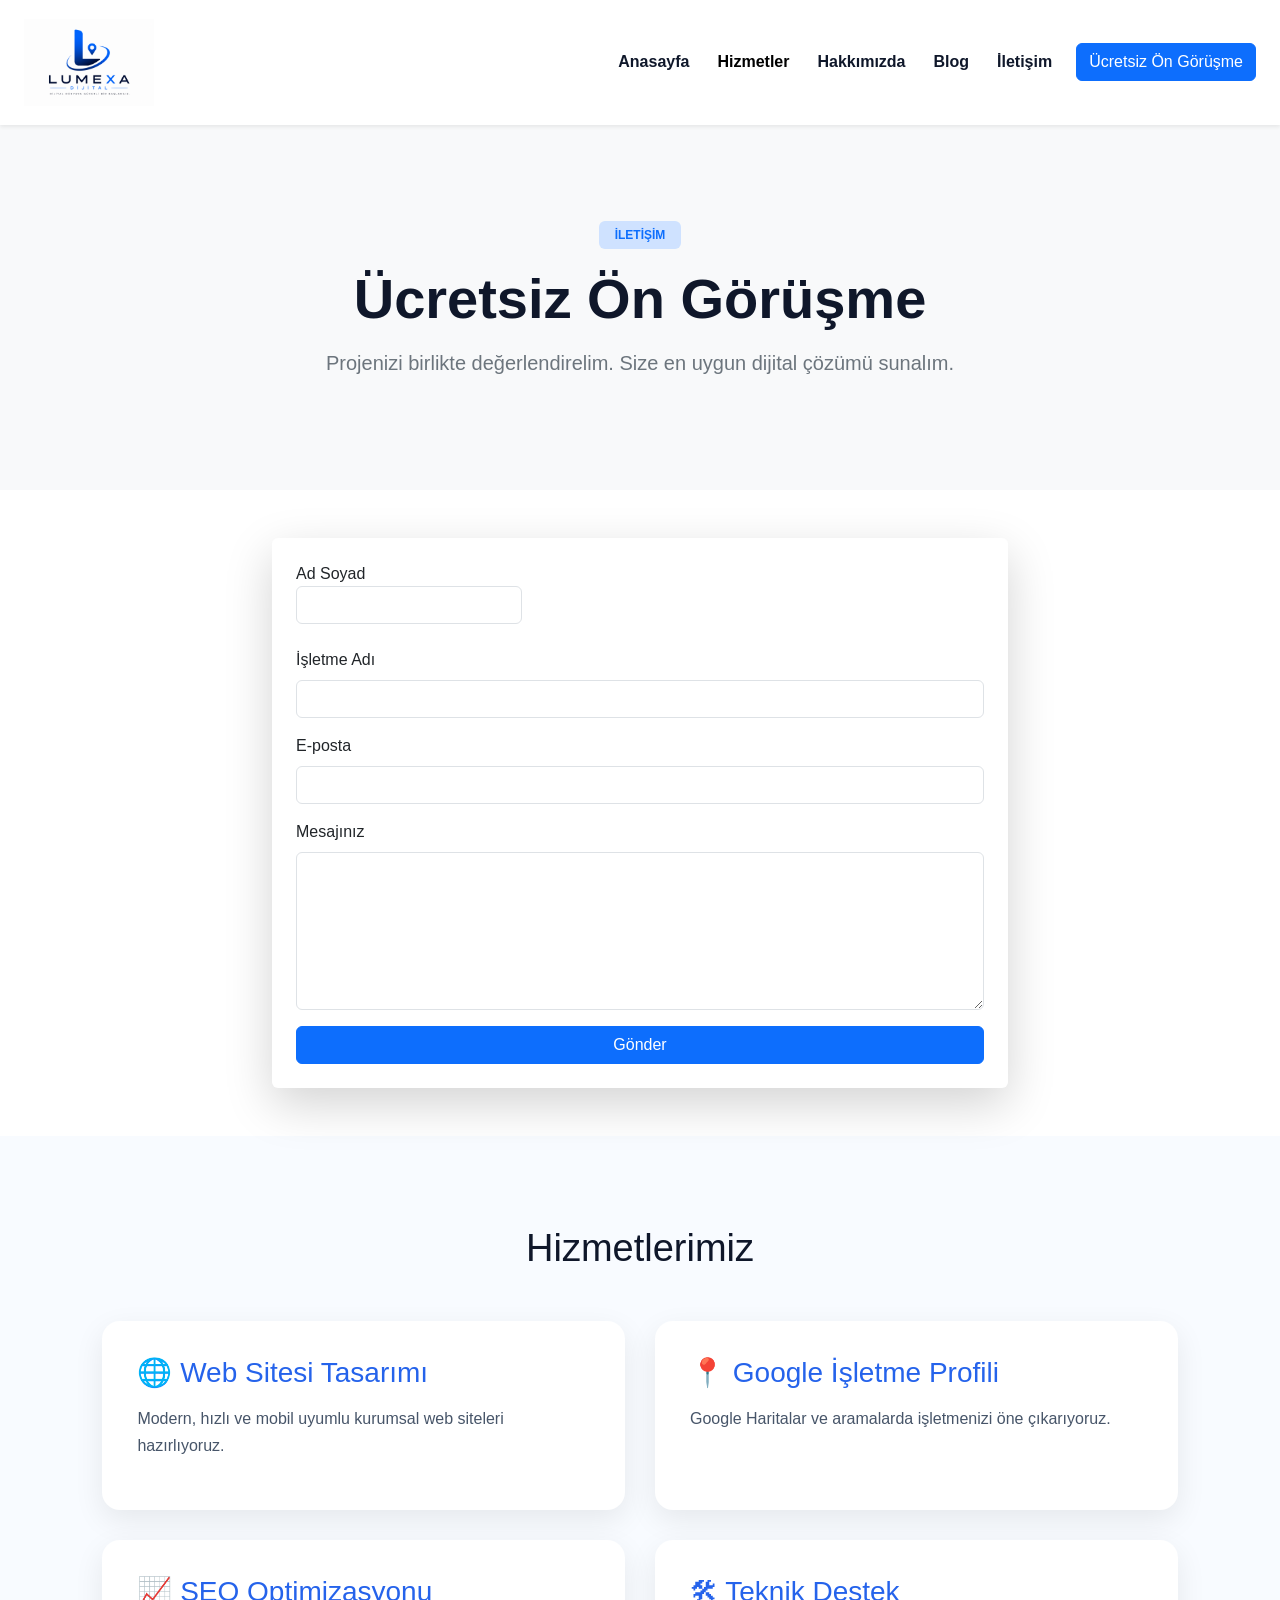
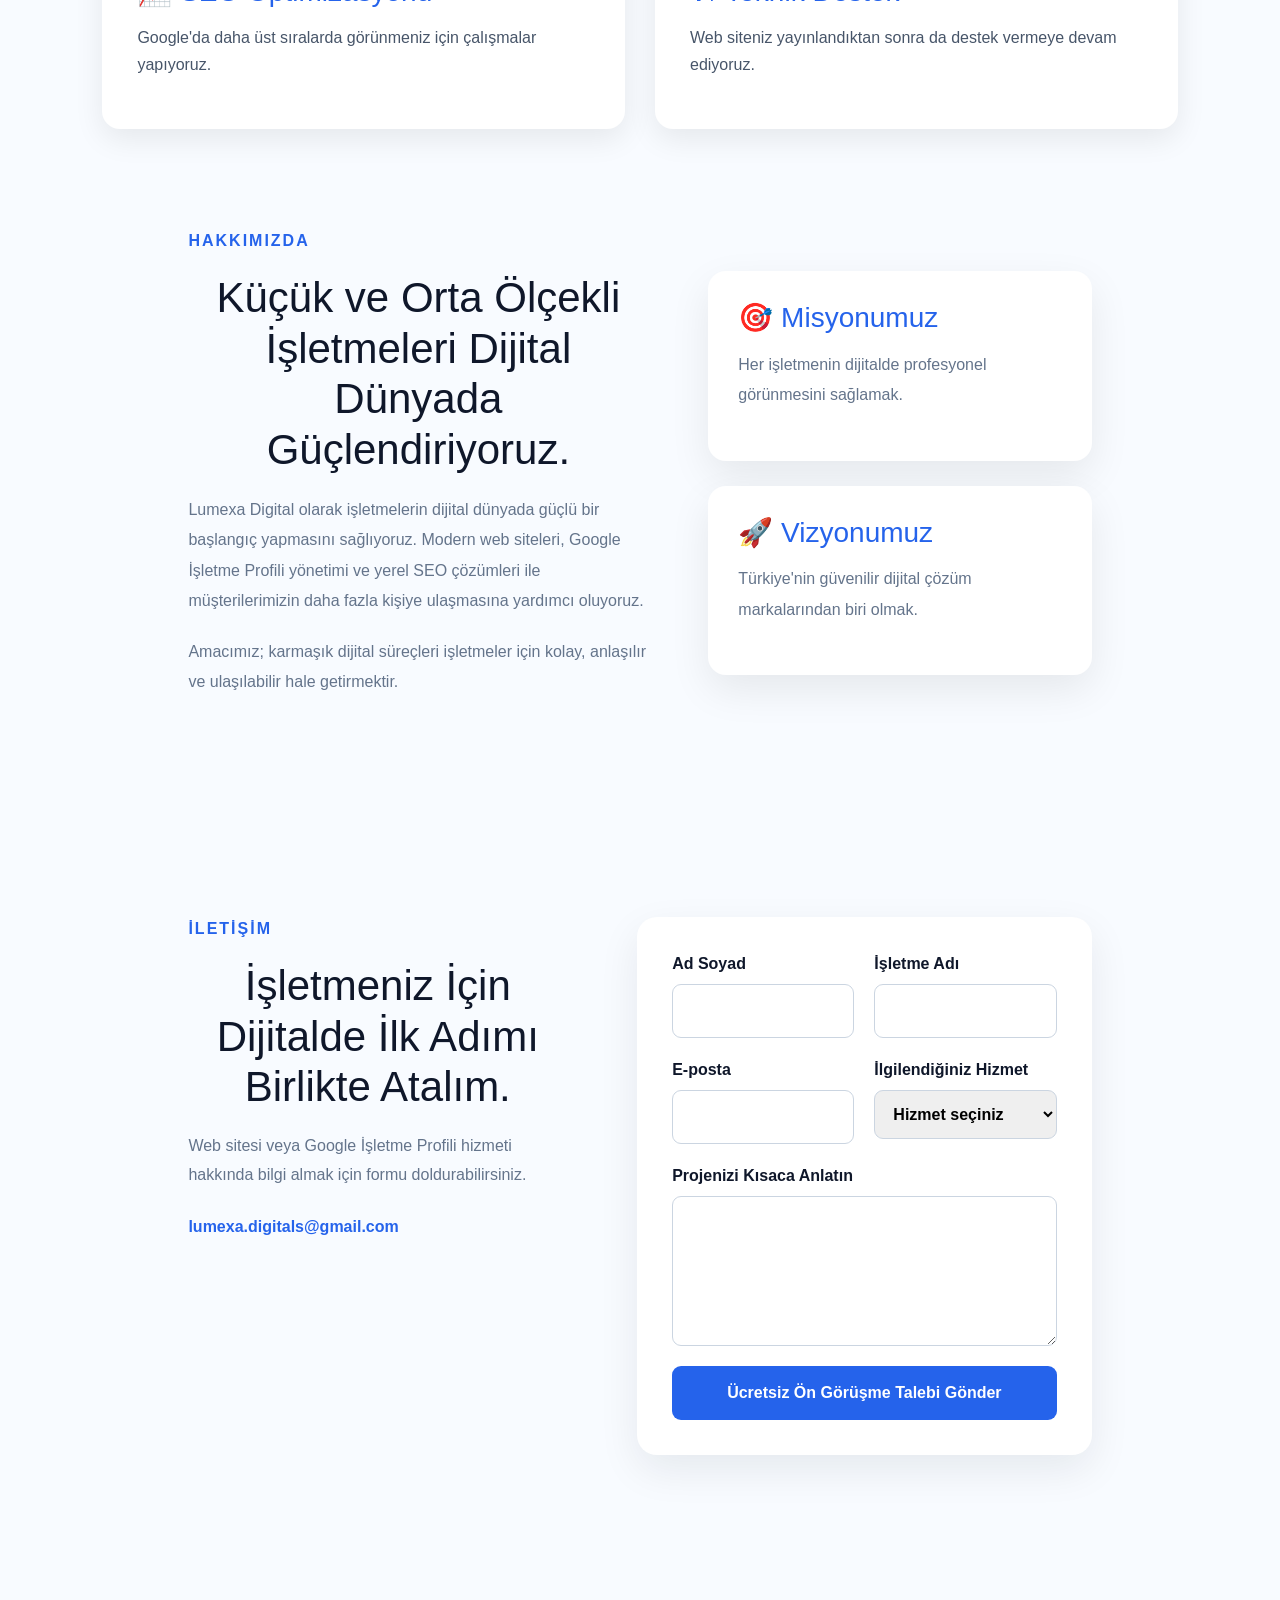
==== iletisim.html @ aeca2ee3 "Lumexa v1 tamamlandı" ====
<!DOCTYPE html>
<html lang="tr">

<head>
    <meta charset="UTF-8">

    <meta name="viewport"
          content="width=device-width, initial-scale=1.0">

    <title>Hizmetler | Lumexa Digital</title>

    <link
        href="https://cdn.jsdelivr.net/npm/bootstrap@5.3.8/dist/css/bootstrap.min.css"
        rel="stylesheet">

    <link rel="stylesheet" href="style.css">
</head>
<body>
<header>

<nav class="navbar navbar-expand-lg bg-white shadow-sm">

<div class="container">

<a class="navbar-brand" href="index.html">
<img src="assets/lumexa-logo.png" alt="Lumexa Logo" height="60">
</a>

<button class="navbar-toggler"
        type="button"
        data-bs-toggle="collapse"
        data-bs-target="#navbarNav">

<span class="navbar-toggler-icon"></span>

</button>

<div class="collapse navbar-collapse"
     id="navbarNav">

<ul class="navbar-nav ms-auto">

<li class="nav-item">
<a class="nav-link" href="index.html">Anasayfa</a>
</li>

<li class="nav-item">
<a class="nav-link active" href="hizmetler.html">Hizmetler</a>
</li>

<li class="nav-item">
<a class="nav-link" href="hakkimizda.html">Hakkımızda</a>
</li>

<li class="nav-item">
<a class="nav-link" href="blog.html">Blog</a>
</li>

<li class="nav-item">
<a class="nav-link" href="iletisim.html">İletişim</a>
</li>

</ul>

<a href="iletisim.html"
   class="btn btn-primary ms-lg-3">

Ücretsiz Ön Görüşme

</a>

</div>

</div>

</nav>

</header>
<main>

<section class="py-5 bg-light">

<div class="container text-center py-5">

<span class="badge bg-primary-subtle text-primary px-3 py-2 mb-3">
İLETİŞİM
</span>

<h1 class="display-4 fw-bold">
Ücretsiz Ön Görüşme
</h1>

<p class="lead text-secondary mt-3">
Projenizi birlikte değerlendirelim.
Size en uygun dijital çözümü sunalım.
</p>

</div>

</section>

<section class="container py-5">

<div class="row justify-content-center">

<div class="col-lg-8">

<div class="card border-0 shadow-lg p-4">

<form
    action="https://formsubmit.co/lumexa.digitals@gmail.com"
    method="POST">

<div class="mb-3">
    <input
    type="hidden"
    name="_subject"
    value="Yeni Lumexa Ön Görüşme Talebi">

<input
    type="hidden"
    name="_captcha"
    value="false">

<label class="form-label">
Ad Soyad
<input
    type="text"
    name="Ad Soyad"
    class="form-control"
    required>
</label>
</div>

<div class="mb-3">

<label class="form-label">
İşletme Adı
</label>

<input
    type="text"
    name="İşletme Adı"
    class="form-control">

</div>

<div class="mb-3">

<label class="form-label">
E-posta
</label>

<input
    type="email"
    name="E-posta"
    class="form-control"
    required>

</div>

<div class="mb-3">

<label class="form-label">
Mesajınız
</label>

<textarea
class="form-control"
rows="6"></textarea>

</div>
<button
    type="submit"
    class="btn btn-primary w-100">

    Gönder

</button>
</form>

</div>

</div>

</div>

</section>

</main>
<section class="services">

    <h2>Hizmetlerimiz</h2>

    <div class="services-grid">

        <div class="service-card">
            <h3>🌐 Web Sitesi Tasarımı</h3>
            <p>Modern, hızlı ve mobil uyumlu kurumsal web siteleri hazırlıyoruz.</p>
        </div>

        <div class="service-card">
            <h3>📍 Google İşletme Profili</h3>
            <p>Google Haritalar ve aramalarda işletmenizi öne çıkarıyoruz.</p>
        </div>

        <div class="service-card">
            <h3>📈 SEO Optimizasyonu</h3>
            <p>Google'da daha üst sıralarda görünmeniz için çalışmalar yapıyoruz.</p>
        </div>

        <div class="service-card">
            <h3>🛠 Teknik Destek</h3>
            <p>Web siteniz yayınlandıktan sonra da destek vermeye devam ediyoruz.</p>
        </div>

    </div>
    <section class="about" id="hakkimizda">

    <div class="about-left">

        <span class="section-title">HAKKIMIZDA</span>

        <h2>
            Küçük ve Orta Ölçekli İşletmeleri
            Dijital Dünyada Güçlendiriyoruz.
        </h2>

        <p>
            Lumexa Digital olarak işletmelerin dijital dünyada güçlü bir
            başlangıç yapmasını sağlıyoruz. Modern web siteleri,
            Google İşletme Profili yönetimi ve yerel SEO çözümleri ile
            müşterilerimizin daha fazla kişiye ulaşmasına yardımcı oluyoruz.
        </p>

        <p>
            Amacımız; karmaşık dijital süreçleri işletmeler için kolay,
            anlaşılır ve ulaşılabilir hale getirmektir.
        </p>

    </div>

    <div class="about-right">

        <div class="about-box">
            <h3>🎯 Misyonumuz</h3>
            <p>
                Her işletmenin dijitalde profesyonel görünmesini sağlamak.
            </p>
        </div>

        <div class="about-box">
            <h3>🚀 Vizyonumuz</h3>
            <p>
                Türkiye'nin güvenilir dijital çözüm markalarından biri olmak.
            </p>
        </div>

    </div>

</section>
<section class="contact" id="iletisim">

    <div class="contact-info">

        <span class="section-title">İLETİŞİM</span>

        <h2>
            İşletmeniz İçin Dijitalde
            İlk Adımı Birlikte Atalım.
        </h2>

        <p>
            Web sitesi veya Google İşletme Profili hizmeti hakkında
            bilgi almak için formu doldurabilirsiniz.
        </p>

        <a href="mailto:lumexa.digitals@gmail.com">
            lumexa.digitals@gmail.com
        </a>

    </div>

    <form class="contact-form">

        <label>
            Ad Soyad
            <input type="text" required>
        </label>

        <label>
            İşletme Adı
            <input type="text" required>
        </label>

        <label>
            E-posta
            <input type="email" required>
        </label>

        <label>
            İlgilendiğiniz Hizmet

            <select required>
                <option value="">Hizmet seçiniz</option>
                <option>Web Sitesi</option>
                <option>Google İşletme Profili</option>
                <option>Web Sitesi + Google İşletme Profili</option>
            </select>

        </label>

        <label class="full-width">
            Projenizi Kısaca Anlatın

            <textarea rows="5" required></textarea>
        </label>

        <button type="submit" class="form-button full-width">
            Ücretsiz Ön Görüşme Talebi Gönder
        </button>

    </form>

</section>

</section>
<script src="script.js"></script>

</body>
</html>
---- style.css ----
* {
    margin: 0;
    padding: 0;
    box-sizing: border-box;
}
body {
    font-family: Arial, sans-serif;
    background-color: #ffffff;
    color: #0f172a;
}
body {
    overflow-x: hidden;
}

header .navbar {
    width: 100%;
    min-height: auto;
    padding: 14px 0;
}

.navbar-brand img {
    width: auto;
    height: 60px;
    object-fit: contain;
}

.navbar-nav {
    gap: 12px;
}

.nav-link {
    color: #0f172a;
    font-weight: 600;
}

.nav-link:hover,
.nav-link.active {
    color: #2563eb;
}

.hero {
    min-height: calc(100vh - 80px);
    padding: 70px 6%;
    display: flex;
    align-items: center;
    justify-content: space-between;
    gap: 60px;
    background: linear-gradient(135deg, #ffffff 60%, #eff6ff 100%);
}

.hero-content {
    max-width: 620px;
}

.hero-label {
    display: inline-block;
    margin-bottom: 20px;
    padding: 9px 15px;
    background-color: #dbeafe;
    color: #1d4ed8;
    border-radius: 999px;
    font-size: 14px;
    font-weight: 700;
}

.hero h1 {
    margin-bottom: 22px;
    font-size: 58px;
    line-height: 1.1;
    color: #0f172a;
}

.hero h1 span {
    display: block;
    color: #2563eb;
}

.hero-content > p {
    max-width: 560px;
    margin-bottom: 30px;
    color: #475569;
    font-size: 18px;
    line-height: 1.7;
}

.hero-buttons {
    display: flex;
    gap: 14px;
    margin-bottom: 28px;
}

.primary-button,
.secondary-button {
    display: inline-block;
    padding: 14px 22px;
    border-radius: 9px;
    text-decoration: none;
    font-weight: 700;
}

.primary-button {
    background-color: #2563eb;
    color: #ffffff;
}

.primary-button:hover {
    background-color: #1d4ed8;
}

.secondary-button {
    border: 1px solid #cbd5e1;
    color: #0f172a;
    background-color: #ffffff;
}

.secondary-button:hover {
    border-color: #2563eb;
    color: #2563eb;
}

.hero-features {
    display: flex;
    flex-wrap: wrap;
    gap: 20px;
    color: #475569;
    font-size: 14px;
    font-weight: 600;
}

.hero-visual {
    flex: 1;
    display: flex;
    justify-content: center;
}



.browser-top span {
    width: 11px;
    height: 11px;
    border-radius: 50%;
    background-color: #93c5fd;
}
.browser-content h3 {
    margin-bottom: 14px;
    color: #0f172a;
    font-size: 26px;
}

.browser-content p {
    margin-bottom: 28px;
    color: #64748b;
    line-height: 1.6;
}

.stat-card strong,
.stat-card span {
    display: block;
}

.stat-card strong {
    margin-bottom: 6px;
    color: #2563eb;
    font-size: 20px;
}

.stat-card span {
    color: #475569;
    font-size: 14px;
}
.logo img{
    width:190px;
    height:auto;
    display:block;
}
.logo {
    display: flex;
    align-items: center;
    text-decoration: none;
}

.logo img {
    width: 180px;
    height: 70px;
    object-fit: contain;
    display: block;
}
.services{
    padding:90px 8%;
    background:#f8fbff;
}

.services h2{
    text-align:center;
    font-size:38px;
    margin-bottom:50px;
    color:#0f172a;
}

.services-grid{
    display:grid;
    grid-template-columns:repeat(2,1fr);
    gap:30px;
}

.service-card{
    background:white;
    padding:35px;
    border-radius:18px;
    box-shadow:0 10px 30px rgba(0,0,0,.08);
    transition:.3s;
}

.service-card:hover{
    transform:translateY(-8px);
}

.service-card h3{
    color:#2563eb;
    margin-bottom:15px;
}

.service-card p{
    line-height:1.7;
    color:#475569;
}
.about{
    padding:100px 8%;
    display:grid;
    grid-template-columns:1.2fr 1fr;
    gap:60px;
    align-items:center;
}

.section-title{
    color:#2563eb;
    font-weight:700;
    letter-spacing:2px;
}

.about h2{
    font-size:42px;
    margin:20px 0;
    color:#0f172a;
}

.about p{
    color:#64748b;
    line-height:1.9;
    margin-bottom:20px;
}

.about-right{
    display:flex;
    flex-direction:column;
    gap:25px;
}

.about-box{
    background:white;
    padding:30px;
    border-radius:18px;
    box-shadow:0 15px 40px rgba(0,0,0,.08);
}

.about-box h3{
    margin-bottom:15px;
    color:#2563eb;
}
.contact {
    padding: 100px 8%;
    display: grid;
    grid-template-columns: 1fr 1.2fr;
    gap: 70px;
    align-items: start;
    background-color: #f8fbff;
}

.contact-info h2 {
    margin: 20px 0;
    color: #0f172a;
    font-size: 42px;
    line-height: 1.2;
}

.contact-info p {
    margin-bottom: 25px;
    color: #64748b;
    line-height: 1.8;
}

.contact-info a {
    color: #2563eb;
    font-weight: 700;
    text-decoration: none;
}

.contact-form {
    padding: 35px;
    display: grid;
    grid-template-columns: 1fr 1fr;
    gap: 20px;
    background-color: #ffffff;
    border-radius: 20px;
    box-shadow: 0 15px 40px rgba(15, 23, 42, 0.08);
}

.contact-form label {
    display: flex;
    flex-direction: column;
    gap: 8px;
    color: #0f172a;
    font-weight: 600;
}

.contact-form input,
.contact-form select,
.contact-form textarea {
    width: 100%;
    padding: 14px;
    border: 1px solid #cbd5e1;
    border-radius: 9px;
    font: inherit;
    outline: none;
}

.contact-form input:focus,
.contact-form select:focus,
.contact-form textarea:focus {
    border-color: #2563eb;
}

.full-width {
    grid-column: 1 / -1;
}

.form-button {
    padding: 15px;
    border: none;
    border-radius: 9px;
    color: #ffffff;
    background-color: #2563eb;
    font-size: 16px;
    font-weight: 700;
    cursor: pointer;
}

.form-button:hover {
    background-color: #1d4ed8;
}
html,
body {
    width: 100%;
    max-width: 100%;
    overflow-x: hidden;
}

* {
    box-sizing: border-box;
}

header,
main,
section,
footer {
    max-width: 100%;
}

.navbar .container {
    width: 100%;
    max-width: 1320px;
    margin: 0 auto;
    padding-left: 24px;
    padding-right: 24px;
}

.navbar-brand {
    margin-right: 30px;
    flex-shrink: 0;
}

.navbar-brand img {
    display: block;
    width: 130px;
    height: auto;
}

.navbar-collapse {
    justify-content: flex-end;
}

.navbar-nav {
    align-items: center;
}
.footer{

background:#0f172a;

color:white;

padding:70px 0 30px;

margin-top:80px;

}

.footer h5{

margin-bottom:20px;

}

.footer ul{

padding:0;

list-style:none;

}

.footer li{

margin-bottom:10px;

}

.footer a{

color:#cbd5e1;

text-decoration:none;

}

.footer a:hover{

color:white;

}

.footer hr{

border-color:#334155;

margin:40px 0 20px;

}
.hero-visual {
    display: flex;
    align-items: center;
    justify-content: center;
}

.hero-image {
    width: 100%;
    max-width: 720px;
    height: auto;
    display: block;
    border-radius: 24px;
    box-shadow: 0 25px 70px rgba(37, 99, 235, 0.16);
}
.hero-visual {
    width: 52%;
    display: flex;
    align-items: center;
    justify-content: center;
}

.hero-image {
    width: 100%;
    max-width: 680px;
    height: auto;
    display: block;
    border-radius: 24px;
}
.site-footer {
    margin-top: 80px;
    padding: 75px 0 25px;
    color: #cbd5e1;
    background:
        radial-gradient(circle at top right, #123a78, transparent 35%),
        #07172f;
}

.footer-logo {
    width: 210px;
    height: auto;
    margin-bottom: 22px;
    filter: brightness(0) invert(1);
}

.footer-description {
    max-width: 470px;
    color: #cbd5e1;
    line-height: 1.8;
}

.footer-slogan {
    margin-top: 18px;
    color: #60a5fa;
    font-weight: 700;
}

.footer-title {
    margin-bottom: 22px;
    color: #ffffff;
    font-size: 19px;
    font-weight: 700;
}

.footer-links {
    padding: 0;
    margin: 0;
    list-style: none;
}

.footer-links li {
    margin-bottom: 12px;
}

.footer-links a,
.footer-email {
    color: #cbd5e1;
    text-decoration: none;
    transition: 0.25s;
}

.footer-links a:hover,
.footer-email:hover {
    color: #60a5fa;
}

.footer-email {
    display: block;
    margin-bottom: 25px;
    overflow-wrap: anywhere;
}

.footer-button {
    display: inline-block;
    padding: 13px 20px;
    border: 1px solid #3b82f6;
    border-radius: 9px;
    color: #ffffff;
    text-decoration: none;
    font-weight: 700;
    transition: 0.25s;
}

.footer-button:hover {
    color: #ffffff;
    background-color: #2563eb;
}

.footer-bottom {
    margin-top: 55px;
    padding-top: 24px;
    display: flex;
    justify-content: space-between;
    gap: 20px;
    border-top: 1px solid #263b5d;
    color: #94a3b8;
    font-size: 14px;
}

.footer-bottom p {
    margin: 0;
}

@media (max-width: 768px) {
    .footer-bottom {
        flex-direction: column;
        text-align: center;
    }
}
.fade-up{

opacity:0;

transform:translateY(40px);

animation:fadeUp .8s ease forwards;

}

.delay1{

animation-delay:.2s;

}

.delay2{

animation-delay:.4s;

}

.delay3{

animation-delay:.6s;

}

@keyframes fadeUp{

to{

opacity:1;

transform:translateY(0);

}

}
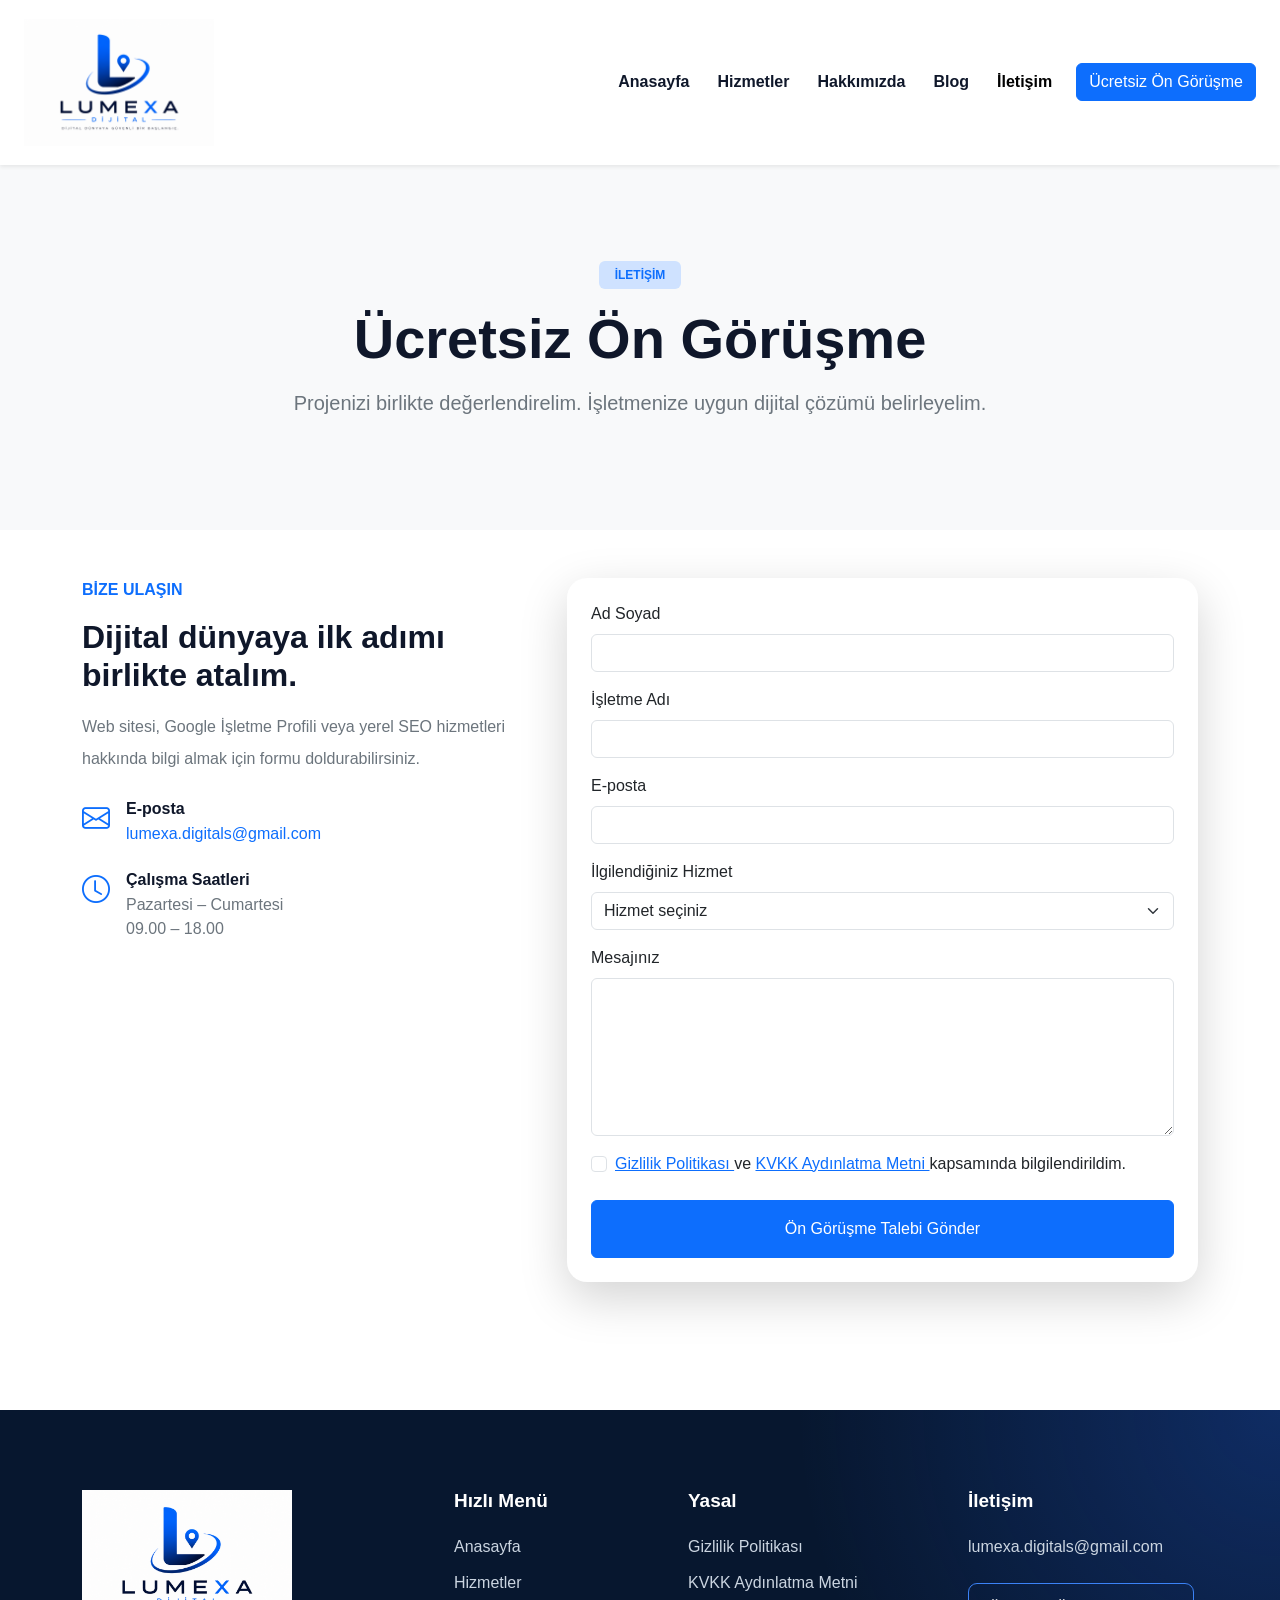
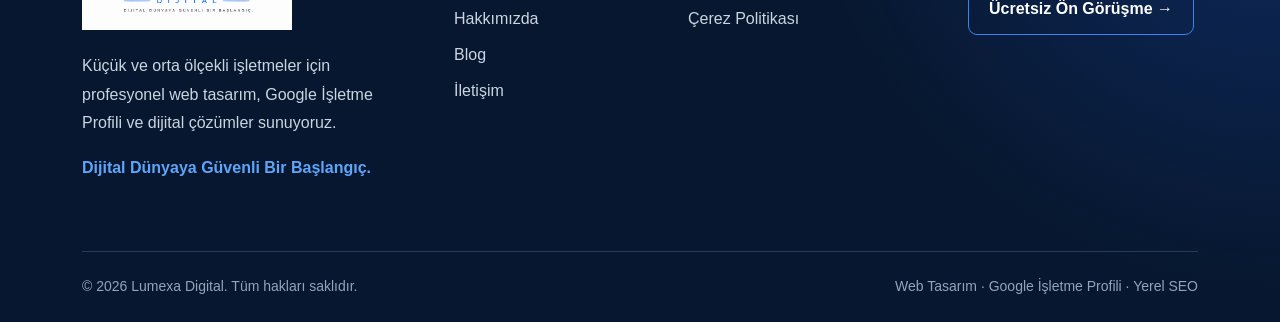
==== commit 39061d43: "anasayfa iletişim formu çalışır hale getirildi" ====
--- a/iletisim.html
+++ b/iletisim.html
@@ -7,325 +7,479 @@
     <meta name="viewport"
           content="width=device-width, initial-scale=1.0">
 
-    <title>Hizmetler | Lumexa Digital</title>
+    <title>İletişim | Lumexa Digital</title>
 
     <link
         href="https://cdn.jsdelivr.net/npm/bootstrap@5.3.8/dist/css/bootstrap.min.css"
         rel="stylesheet">
 
+    <link
+        rel="stylesheet"
+        href="https://cdn.jsdelivr.net/npm/bootstrap-icons@1.11.3/font/bootstrap-icons.min.css">
+
     <link rel="stylesheet" href="style.css">
 </head>
+
 <body>
+
 <header>
 
-<nav class="navbar navbar-expand-lg bg-white shadow-sm">
-
-<div class="container">
-
-<a class="navbar-brand" href="index.html">
-<img src="assets/lumexa-logo.png" alt="Lumexa Logo" height="60">
-</a>
-
-<button class="navbar-toggler"
-        type="button"
-        data-bs-toggle="collapse"
-        data-bs-target="#navbarNav">
-
-<span class="navbar-toggler-icon"></span>
-
-</button>
-
-<div class="collapse navbar-collapse"
-     id="navbarNav">
-
-<ul class="navbar-nav ms-auto">
-
-<li class="nav-item">
-<a class="nav-link" href="index.html">Anasayfa</a>
-</li>
-
-<li class="nav-item">
-<a class="nav-link active" href="hizmetler.html">Hizmetler</a>
-</li>
-
-<li class="nav-item">
-<a class="nav-link" href="hakkimizda.html">Hakkımızda</a>
-</li>
-
-<li class="nav-item">
-<a class="nav-link" href="blog.html">Blog</a>
-</li>
-
-<li class="nav-item">
-<a class="nav-link" href="iletisim.html">İletişim</a>
-</li>
-
-</ul>
-
-<a href="iletisim.html"
-   class="btn btn-primary ms-lg-3">
-
-Ücretsiz Ön Görüşme
-
-</a>
-
-</div>
-
-</div>
-
-</nav>
+    <nav class="navbar navbar-expand-lg bg-white shadow-sm">
+
+        <div class="container">
+
+            <a class="navbar-brand" href="index.html">
+                <img
+                    src="assets/lumexa-logo.png"
+                    alt="Lumexa Digital Logo"
+                    height="60">
+            </a>
+
+            <button
+                class="navbar-toggler"
+                type="button"
+                data-bs-toggle="collapse"
+                data-bs-target="#navbarNav"
+                aria-controls="navbarNav"
+                aria-expanded="false"
+                aria-label="Menüyü aç">
+
+                <span class="navbar-toggler-icon"></span>
+
+            </button>
+
+            <div
+                class="collapse navbar-collapse"
+                id="navbarNav">
+
+                <ul class="navbar-nav ms-auto align-items-lg-center">
+
+                    <li class="nav-item">
+                        <a class="nav-link" href="index.html">
+                            Anasayfa
+                        </a>
+                    </li>
+
+                    <li class="nav-item">
+                        <a class="nav-link" href="hizmetler.html">
+                            Hizmetler
+                        </a>
+                    </li>
+
+                    <li class="nav-item">
+                        <a class="nav-link" href="hakkimizda.html">
+                            Hakkımızda
+                        </a>
+                    </li>
+
+                    <li class="nav-item">
+                        <a class="nav-link" href="blog.html">
+                            Blog
+                        </a>
+                    </li>
+
+                    <li class="nav-item">
+                        <a class="nav-link active" href="iletisim.html">
+                            İletişim
+                        </a>
+                    </li>
+
+                </ul>
+
+                <a
+                    href="iletisim.html"
+                    class="btn btn-primary ms-lg-3">
+
+                    Ücretsiz Ön Görüşme
+
+                </a>
+
+            </div>
+
+        </div>
+
+    </nav>
 
 </header>
+
+
 <main>
 
-<section class="py-5 bg-light">
-
-<div class="container text-center py-5">
-
-<span class="badge bg-primary-subtle text-primary px-3 py-2 mb-3">
-İLETİŞİM
-</span>
-
-<h1 class="display-4 fw-bold">
-Ücretsiz Ön Görüşme
-</h1>
-
-<p class="lead text-secondary mt-3">
-Projenizi birlikte değerlendirelim.
-Size en uygun dijital çözümü sunalım.
-</p>
-
-</div>
-
-</section>
-
-<section class="container py-5">
-
-<div class="row justify-content-center">
-
-<div class="col-lg-8">
-
-<div class="card border-0 shadow-lg p-4">
-
-<form
-    action="https://formsubmit.co/lumexa.digitals@gmail.com"
-    method="POST">
-
-<div class="mb-3">
-    <input
-    type="hidden"
-    name="_subject"
-    value="Yeni Lumexa Ön Görüşme Talebi">
-
-<input
-    type="hidden"
-    name="_captcha"
-    value="false">
-
-<label class="form-label">
-Ad Soyad
-<input
-    type="text"
-    name="Ad Soyad"
-    class="form-control"
-    required>
-</label>
-</div>
-
-<div class="mb-3">
-
-<label class="form-label">
-İşletme Adı
-</label>
-
-<input
-    type="text"
-    name="İşletme Adı"
-    class="form-control">
-
-</div>
-
-<div class="mb-3">
-
-<label class="form-label">
-E-posta
-</label>
-
-<input
-    type="email"
-    name="E-posta"
-    class="form-control"
-    required>
-
-</div>
-
-<div class="mb-3">
-
-<label class="form-label">
-Mesajınız
-</label>
-
-<textarea
-class="form-control"
-rows="6"></textarea>
-
-</div>
-<button
-    type="submit"
-    class="btn btn-primary w-100">
-
-    Gönder
-
-</button>
-</form>
-
-</div>
-
-</div>
-
-</div>
-
-</section>
+    <section class="py-5 bg-light">
+
+        <div class="container text-center py-5">
+
+            <span class="badge bg-primary-subtle text-primary px-3 py-2 mb-3">
+                İLETİŞİM
+            </span>
+
+            <h1 class="display-4 fw-bold">
+                Ücretsiz Ön Görüşme
+            </h1>
+
+            <p class="lead text-secondary mt-3 mx-auto"
+               style="max-width: 720px;">
+
+                Projenizi birlikte değerlendirelim.
+                İşletmenize uygun dijital çözümü belirleyelim.
+
+            </p>
+
+        </div>
+
+    </section>
+
+
+    <section class="container py-5">
+
+        <div class="row g-5 align-items-start">
+
+            <div class="col-lg-5">
+
+                <span class="text-primary fw-bold">
+                    BİZE ULAŞIN
+                </span>
+
+                <h2 class="fw-bold mt-3">
+                    Dijital dünyaya ilk adımı birlikte atalım.
+                </h2>
+
+                <p class="text-secondary mt-3 lh-lg">
+                    Web sitesi, Google İşletme Profili veya yerel SEO
+                    hizmetleri hakkında bilgi almak için formu doldurabilirsiniz.
+                </p>
+
+                <div class="mt-4">
+
+                    <div class="d-flex align-items-start gap-3 mb-4">
+
+                        <div class="fs-3 text-primary">
+                            <i class="bi bi-envelope"></i>
+                        </div>
+
+                        <div>
+                            <h3 class="h6 fw-bold mb-1">
+                                E-posta
+                            </h3>
+
+                            <a
+                                href="mailto:lumexa.digitals@gmail.com"
+                                class="text-decoration-none">
+
+                                lumexa.digitals@gmail.com
+
+                            </a>
+                        </div>
+
+                    </div>
+
+                    <div class="d-flex align-items-start gap-3">
+
+                        <div class="fs-3 text-primary">
+                            <i class="bi bi-clock"></i>
+                        </div>
+
+                        <div>
+                            <h3 class="h6 fw-bold mb-1">
+                                Çalışma Saatleri
+                            </h3>
+
+                            <p class="text-secondary mb-0">
+                                Pazartesi – Cumartesi<br>
+                                09.00 – 18.00
+                            </p>
+                        </div>
+
+                    </div>
+
+                </div>
+
+            </div>
+
+
+            <div class="col-lg-7">
+
+                <div class="card border-0 shadow-lg p-4">
+
+                    <form
+                        action="https://formsubmit.co/lumexa.digitals@gmail.com"
+                        method="POST">
+
+                        <input
+                            type="hidden"
+                            name="_subject"
+                            value="Yeni Lumexa Ön Görüşme Talebi">
+
+                        <input
+                            type="hidden"
+                            name="_captcha"
+                            value="false">
+
+                        <input
+                            type="hidden"
+                            name="_template"
+                            value="table">
+
+                        <input
+                            type="hidden"
+                            name="_next"
+                            value="https://lumexa-digital.github.io/lumexa-website/iletisim.html">
+
+                        <div class="mb-3">
+
+                            <label class="form-label">
+                                Ad Soyad
+                            </label>
+
+                            <input
+                                type="text"
+                                name="Ad Soyad"
+                                class="form-control"
+                                required>
+
+                        </div>
+
+                        <div class="mb-3">
+
+                            <label class="form-label">
+                                İşletme Adı
+                            </label>
+
+                            <input
+                                type="text"
+                                name="İşletme Adı"
+                                class="form-control">
+
+                        </div>
+
+                        <div class="mb-3">
+
+                            <label class="form-label">
+                                E-posta
+                            </label>
+
+                            <input
+                                type="email"
+                                name="email"
+                                class="form-control"
+                                required>
+
+                        </div>
+
+                        <div class="mb-3">
+
+                            <label class="form-label">
+                                İlgilendiğiniz Hizmet
+                            </label>
+
+                            <select
+                                name="Hizmet"
+                                class="form-select"
+                                required>
+
+                                <option value="">
+                                    Hizmet seçiniz
+                                </option>
+
+                                <option>
+                                    Web Sitesi Tasarımı
+                                </option>
+
+                                <option>
+                                    Google İşletme Profili
+                                </option>
+
+                                <option>
+                                    Yerel SEO
+                                </option>
+
+                                <option>
+                                    Web Sitesi + Google İşletme Profili
+                                </option>
+
+                            </select>
+
+                        </div>
+
+                        <div class="mb-3">
+
+                            <label class="form-label">
+                                Mesajınız
+                            </label>
+
+                            <textarea
+                                name="message"
+                                class="form-control"
+                                rows="6"
+                                required></textarea>
+
+                        </div>
+
+                        <div class="form-check mb-4">
+
+                            <input
+                                class="form-check-input"
+                                type="checkbox"
+                                id="privacyConsent"
+                                required>
+
+                            <label
+                                class="form-check-label"
+                                for="privacyConsent">
+
+                                <a href="gizlilik-politikasi.html">
+                                    Gizlilik Politikası
+                                </a>
+
+                                ve
+
+                                <a href="kvkk.html">
+                                    KVKK Aydınlatma Metni
+                                </a>
+
+                                kapsamında bilgilendirildim.
+
+                            </label>
+
+                        </div>
+
+                        <button
+                            type="submit"
+                            class="btn btn-primary w-100 py-3">
+
+                            Ön Görüşme Talebi Gönder
+
+                        </button>
+
+                    </form>
+
+                </div>
+
+            </div>
+
+        </div>
+
+    </section>
 
 </main>
-<section class="services">
-
-    <h2>Hizmetlerimiz</h2>
-
-    <div class="services-grid">
-
-        <div class="service-card">
-            <h3>🌐 Web Sitesi Tasarımı</h3>
-            <p>Modern, hızlı ve mobil uyumlu kurumsal web siteleri hazırlıyoruz.</p>
+
+
+<footer class="site-footer">
+
+    <div class="container">
+
+        <div class="footer-grid">
+
+            <div class="footer-brand">
+
+                <img
+                    src="assets/lumexa-logo.png"
+                    alt="Lumexa Digital"
+                    class="footer-logo">
+
+                <p class="footer-description">
+                    Küçük ve orta ölçekli işletmeler için profesyonel
+                    web tasarım, Google İşletme Profili ve dijital çözümler
+                    sunuyoruz.
+                </p>
+
+                <p class="footer-slogan">
+                    Dijital Dünyaya Güvenli Bir Başlangıç.
+                </p>
+
+            </div>
+
+
+            <div class="footer-column">
+
+                <h3>Hızlı Menü</h3>
+
+                <ul>
+                    <li><a href="index.html">Anasayfa</a></li>
+                    <li><a href="hizmetler.html">Hizmetler</a></li>
+                    <li><a href="hakkimizda.html">Hakkımızda</a></li>
+                    <li><a href="blog.html">Blog</a></li>
+                    <li><a href="iletisim.html">İletişim</a></li>
+                </ul>
+
+            </div>
+
+
+            <div class="footer-column">
+
+                <h3>Yasal</h3>
+
+                <ul>
+                    <li>
+                        <a href="gizlilik-politikasi.html">
+                            Gizlilik Politikası
+                        </a>
+                    </li>
+
+                    <li>
+                        <a href="kvkk.html">
+                            KVKK Aydınlatma Metni
+                        </a>
+                    </li>
+
+                    <li>
+                        <a href="cerez-politikasi.html">
+                            Çerez Politikası
+                        </a>
+                    </li>
+                </ul>
+
+            </div>
+
+
+            <div class="footer-column footer-contact">
+
+                <h3>İletişim</h3>
+
+                <a
+                    href="mailto:lumexa.digitals@gmail.com"
+                    class="footer-email">
+
+                    lumexa.digitals@gmail.com
+
+                </a>
+
+                <a
+                    href="iletisim.html"
+                    class="footer-button">
+
+                    Ücretsiz Ön Görüşme →
+
+                </a>
+
+            </div>
+
         </div>
 
-        <div class="service-card">
-            <h3>📍 Google İşletme Profili</h3>
-            <p>Google Haritalar ve aramalarda işletmenizi öne çıkarıyoruz.</p>
+
+        <div class="footer-bottom">
+
+            <p>
+                © 2026 Lumexa Digital. Tüm hakları saklıdır.
+            </p>
+
+            <p>
+                Web Tasarım · Google İşletme Profili · Yerel SEO
+            </p>
+
         </div>
 
-        <div class="service-card">
-            <h3>📈 SEO Optimizasyonu</h3>
-            <p>Google'da daha üst sıralarda görünmeniz için çalışmalar yapıyoruz.</p>
-        </div>
-
-        <div class="service-card">
-            <h3>🛠 Teknik Destek</h3>
-            <p>Web siteniz yayınlandıktan sonra da destek vermeye devam ediyoruz.</p>
-        </div>
-
     </div>
-    <section class="about" id="hakkimizda">
-
-    <div class="about-left">
-
-        <span class="section-title">HAKKIMIZDA</span>
-
-        <h2>
-            Küçük ve Orta Ölçekli İşletmeleri
-            Dijital Dünyada Güçlendiriyoruz.
-        </h2>
-
-        <p>
-            Lumexa Digital olarak işletmelerin dijital dünyada güçlü bir
-            başlangıç yapmasını sağlıyoruz. Modern web siteleri,
-            Google İşletme Profili yönetimi ve yerel SEO çözümleri ile
-            müşterilerimizin daha fazla kişiye ulaşmasına yardımcı oluyoruz.
-        </p>
-
-        <p>
-            Amacımız; karmaşık dijital süreçleri işletmeler için kolay,
-            anlaşılır ve ulaşılabilir hale getirmektir.
-        </p>
-
-    </div>
-
-    <div class="about-right">
-
-        <div class="about-box">
-            <h3>🎯 Misyonumuz</h3>
-            <p>
-                Her işletmenin dijitalde profesyonel görünmesini sağlamak.
-            </p>
-        </div>
-
-        <div class="about-box">
-            <h3>🚀 Vizyonumuz</h3>
-            <p>
-                Türkiye'nin güvenilir dijital çözüm markalarından biri olmak.
-            </p>
-        </div>
-
-    </div>
-
-</section>
-<section class="contact" id="iletisim">
-
-    <div class="contact-info">
-
-        <span class="section-title">İLETİŞİM</span>
-
-        <h2>
-            İşletmeniz İçin Dijitalde
-            İlk Adımı Birlikte Atalım.
-        </h2>
-
-        <p>
-            Web sitesi veya Google İşletme Profili hizmeti hakkında
-            bilgi almak için formu doldurabilirsiniz.
-        </p>
-
-        <a href="mailto:lumexa.digitals@gmail.com">
-            lumexa.digitals@gmail.com
-        </a>
-
-    </div>
-
-    <form class="contact-form">
-
-        <label>
-            Ad Soyad
-            <input type="text" required>
-        </label>
-
-        <label>
-            İşletme Adı
-            <input type="text" required>
-        </label>
-
-        <label>
-            E-posta
-            <input type="email" required>
-        </label>
-
-        <label>
-            İlgilendiğiniz Hizmet
-
-            <select required>
-                <option value="">Hizmet seçiniz</option>
-                <option>Web Sitesi</option>
-                <option>Google İşletme Profili</option>
-                <option>Web Sitesi + Google İşletme Profili</option>
-            </select>
-
-        </label>
-
-        <label class="full-width">
-            Projenizi Kısaca Anlatın
-
-            <textarea rows="5" required></textarea>
-        </label>
-
-        <button type="submit" class="form-button full-width">
-            Ücretsiz Ön Görüşme Talebi Gönder
-        </button>
-
-    </form>
-
-</section>
-
-</section>
+
+</footer>
+
+
+<script
+    src="https://cdn.jsdelivr.net/npm/bootstrap@5.3.8/dist/js/bootstrap.bundle.min.js">
+</script>
+
 <script src="script.js"></script>
 
 </body>
+
 </html>
--- a/style.css
+++ b/style.css
@@ -1,31 +1,70 @@
+/* =========================
+   GENEL AYARLAR
+========================= */
+
 * {
     margin: 0;
     padding: 0;
     box-sizing: border-box;
 }
+
+html,
+body {
+    width: 100%;
+    max-width: 100%;
+    overflow-x: hidden;
+}
+
 body {
     font-family: Arial, sans-serif;
     background-color: #ffffff;
     color: #0f172a;
 }
-body {
-    overflow-x: hidden;
-}
+
+header,
+main,
+section,
+footer {
+    max-width: 100%;
+}
+
+
+/* =========================
+   NAVBAR
+========================= */
 
 header .navbar {
     width: 100%;
-    min-height: auto;
     padding: 14px 0;
 }
 
+.navbar .container {
+    width: 100%;
+    max-width: 1320px;
+    margin: 0 auto;
+    padding-left: 24px;
+    padding-right: 24px;
+}
+
+.navbar-brand {
+    margin-right: 30px;
+    flex-shrink: 0;
+}
+
 .navbar-brand img {
-    width: auto;
-    height: 60px;
+    width: 190px;
+    height: auto;
     object-fit: contain;
+    display: block;
+}
+
+.navbar-collapse {
+    justify-content: flex-end;
 }
 
 .navbar-nav {
     gap: 12px;
+    align-items: center;
 }
 
 .nav-link {
@@ -38,36 +77,46 @@
     color: #2563eb;
 }
 
+
+/* =========================
+   HERO
+========================= */
+
 .hero {
-    min-height: calc(100vh - 80px);
+    min-height: calc(100vh - 100px);
     padding: 70px 6%;
     display: flex;
     align-items: center;
     justify-content: space-between;
     gap: 60px;
-    background: linear-gradient(135deg, #ffffff 60%, #eff6ff 100%);
+    background: linear-gradient(
+        135deg,
+        #ffffff 60%,
+        #eff6ff 100%
+    );
 }
 
 .hero-content {
-    max-width: 620px;
+    width: 48%;
+    max-width: 750px;
 }
 
 .hero-label {
     display: inline-block;
     margin-bottom: 20px;
     padding: 9px 15px;
+    border-radius: 999px;
     background-color: #dbeafe;
     color: #1d4ed8;
-    border-radius: 999px;
     font-size: 14px;
     font-weight: 700;
 }
 
 .hero h1 {
     margin-bottom: 22px;
-    font-size: 58px;
-    line-height: 1.1;
     color: #0f172a;
+    font-size: 68px;
+    line-height: 1.08;
 }
 
 .hero h1 span {
@@ -76,7 +125,7 @@
 }
 
 .hero-content > p {
-    max-width: 560px;
+    max-width: 570px;
     margin-bottom: 30px;
     color: #475569;
     font-size: 18px;
@@ -85,6 +134,7 @@
 
 .hero-buttons {
     display: flex;
+    flex-wrap: wrap;
     gap: 14px;
     margin-bottom: 28px;
 }
@@ -92,10 +142,11 @@
 .primary-button,
 .secondary-button {
     display: inline-block;
-    padding: 14px 22px;
+    padding: 16px 30px;
     border-radius: 9px;
     text-decoration: none;
     font-weight: 700;
+    transition: 0.25s;
 }
 
 .primary-button {
@@ -105,12 +156,13 @@
 
 .primary-button:hover {
     background-color: #1d4ed8;
+    color: #ffffff;
 }
 
 .secondary-button {
     border: 1px solid #cbd5e1;
+    background-color: #ffffff;
     color: #0f172a;
-    background-color: #ffffff;
 }
 
 .secondary-button:hover {
@@ -128,145 +180,127 @@
 }
 
 .hero-visual {
-    flex: 1;
-    display: flex;
-    justify-content: center;
-}
-
-
-
-.browser-top span {
-    width: 11px;
-    height: 11px;
-    border-radius: 50%;
-    background-color: #93c5fd;
-}
-.browser-content h3 {
-    margin-bottom: 14px;
-    color: #0f172a;
-    font-size: 26px;
-}
-
-.browser-content p {
-    margin-bottom: 28px;
-    color: #64748b;
-    line-height: 1.6;
-}
-
-.stat-card strong,
-.stat-card span {
-    display: block;
-}
-
-.stat-card strong {
-    margin-bottom: 6px;
-    color: #2563eb;
-    font-size: 20px;
-}
-
-.stat-card span {
-    color: #475569;
-    font-size: 14px;
-}
-.logo img{
-    width:190px;
-    height:auto;
-    display:block;
-}
-.logo {
+    width: 52%;
     display: flex;
     align-items: center;
-    text-decoration: none;
-}
-
-.logo img {
-    width: 180px;
-    height: 70px;
-    object-fit: contain;
+    justify-content: center;
+}
+
+.hero-image {
+    width: 100%;
+    max-width: 700px;
+    height: auto;
     display: block;
-}
-.services{
-    padding:90px 8%;
-    background:#f8fbff;
-}
-
-.services h2{
-    text-align:center;
-    font-size:38px;
-    margin-bottom:50px;
-    color:#0f172a;
-}
-
-.services-grid{
-    display:grid;
-    grid-template-columns:repeat(2,1fr);
-    gap:30px;
-}
-
-.service-card{
-    background:white;
-    padding:35px;
-    border-radius:18px;
-    box-shadow:0 10px 30px rgba(0,0,0,.08);
-    transition:.3s;
-}
-
-.service-card:hover{
-    transform:translateY(-8px);
-}
-
-.service-card h3{
-    color:#2563eb;
-    margin-bottom:15px;
-}
-
-.service-card p{
-    line-height:1.7;
-    color:#475569;
-}
-.about{
-    padding:100px 8%;
-    display:grid;
-    grid-template-columns:1.2fr 1fr;
-    gap:60px;
-    align-items:center;
-}
-
-.section-title{
-    color:#2563eb;
-    font-weight:700;
-    letter-spacing:2px;
-}
-
-.about h2{
-    font-size:42px;
-    margin:20px 0;
-    color:#0f172a;
-}
-
-.about p{
-    color:#64748b;
-    line-height:1.9;
-    margin-bottom:20px;
-}
-
-.about-right{
-    display:flex;
-    flex-direction:column;
-    gap:25px;
-}
-
-.about-box{
-    background:white;
-    padding:30px;
-    border-radius:18px;
-    box-shadow:0 15px 40px rgba(0,0,0,.08);
-}
-
-.about-box h3{
-    margin-bottom:15px;
-    color:#2563eb;
-}
+    border-radius: 24px;
+    box-shadow: 0 25px 70px rgba(37, 99, 235, 0.16);
+}
+
+
+/* =========================
+   HİZMETLER
+========================= */
+
+.services {
+    padding: 90px 8%;
+    background-color: #f8fbff;
+}
+
+.services h2 {
+    margin-bottom: 50px;
+    text-align: center;
+    color: #0f172a;
+    font-size: 38px;
+}
+
+.services-grid {
+    display: grid;
+    grid-template-columns: repeat(2, 1fr);
+    gap: 30px;
+}
+
+.service-card {
+    padding: 35px;
+    border-radius: 18px;
+    background-color: #ffffff;
+    box-shadow: 0 10px 30px rgba(0, 0, 0, 0.08);
+    transition: 0.3s;
+}
+
+.service-card:hover,
+.card:hover {
+    transform: translateY(-8px);
+    box-shadow: 0 20px 40px rgba(37, 99, 235, 0.15);
+}
+
+.service-card h3 {
+    margin-bottom: 15px;
+    color: #2563eb;
+}
+
+.service-card p {
+    color: #475569;
+    line-height: 1.7;
+}
+
+.card {
+    border-radius: 20px;
+    transition: 0.3s;
+}
+
+
+/* =========================
+   HAKKIMIZDA
+========================= */
+
+.about {
+    padding: 100px 8%;
+    display: grid;
+    grid-template-columns: 1.2fr 1fr;
+    gap: 60px;
+    align-items: center;
+}
+
+.section-title {
+    color: #2563eb;
+    font-weight: 700;
+    letter-spacing: 2px;
+}
+
+.about h2 {
+    margin: 20px 0;
+    color: #0f172a;
+    font-size: 42px;
+}
+
+.about p {
+    margin-bottom: 20px;
+    color: #64748b;
+    line-height: 1.9;
+}
+
+.about-right {
+    display: flex;
+    flex-direction: column;
+    gap: 25px;
+}
+
+.about-box {
+    padding: 30px;
+    border-radius: 18px;
+    background-color: #ffffff;
+    box-shadow: 0 15px 40px rgba(0, 0, 0, 0.08);
+}
+
+.about-box h3 {
+    margin-bottom: 15px;
+    color: #2563eb;
+}
+
+
+/* =========================
+   İLETİŞİM
+========================= */
+
 .contact {
     padding: 100px 8%;
     display: grid;
@@ -300,8 +334,8 @@
     display: grid;
     grid-template-columns: 1fr 1fr;
     gap: 20px;
+    border-radius: 20px;
     background-color: #ffffff;
-    border-radius: 20px;
     box-shadow: 0 15px 40px rgba(15, 23, 42, 0.08);
 }
 
@@ -338,8 +372,8 @@
     padding: 15px;
     border: none;
     border-radius: 9px;
+    background-color: #2563eb;
     color: #ffffff;
-    background-color: #2563eb;
     font-size: 16px;
     font-weight: 700;
     cursor: pointer;
@@ -348,137 +382,22 @@
 .form-button:hover {
     background-color: #1d4ed8;
 }
-html,
-body {
-    width: 100%;
-    max-width: 100%;
-    overflow-x: hidden;
-}
-
-* {
-    box-sizing: border-box;
-}
-
-header,
-main,
-section,
-footer {
-    max-width: 100%;
-}
-
-.navbar .container {
-    width: 100%;
-    max-width: 1320px;
-    margin: 0 auto;
-    padding-left: 24px;
-    padding-right: 24px;
-}
-
-.navbar-brand {
-    margin-right: 30px;
-    flex-shrink: 0;
-}
-
-.navbar-brand img {
-    display: block;
-    width: 130px;
-    height: auto;
-}
-
-.navbar-collapse {
-    justify-content: flex-end;
-}
-
-.navbar-nav {
-    align-items: center;
-}
-.footer{
-
-background:#0f172a;
-
-color:white;
-
-padding:70px 0 30px;
-
-margin-top:80px;
-
-}
-
-.footer h5{
-
-margin-bottom:20px;
-
-}
-
-.footer ul{
-
-padding:0;
-
-list-style:none;
-
-}
-
-.footer li{
-
-margin-bottom:10px;
-
-}
-
-.footer a{
-
-color:#cbd5e1;
-
-text-decoration:none;
-
-}
-
-.footer a:hover{
-
-color:white;
-
-}
-
-.footer hr{
-
-border-color:#334155;
-
-margin:40px 0 20px;
-
-}
-.hero-visual {
-    display: flex;
-    align-items: center;
-    justify-content: center;
-}
-
-.hero-image {
-    width: 100%;
-    max-width: 720px;
-    height: auto;
-    display: block;
-    border-radius: 24px;
-    box-shadow: 0 25px 70px rgba(37, 99, 235, 0.16);
-}
-.hero-visual {
-    width: 52%;
-    display: flex;
-    align-items: center;
-    justify-content: center;
-}
-
-.hero-image {
-    width: 100%;
-    max-width: 680px;
-    height: auto;
-    display: block;
-    border-radius: 24px;
-}
+
+
+/* =========================
+   FOOTER
+========================= */
+
 .site-footer {
     margin-top: 80px;
     padding: 75px 0 25px;
     color: #cbd5e1;
     background:
-        radial-gradient(circle at top right, #123a78, transparent 35%),
+        radial-gradient(
+            circle at top right,
+            #123a78,
+            transparent 35%
+        ),
         #07172f;
 }
 
@@ -548,8 +467,8 @@
 }
 
 .footer-button:hover {
+    background-color: #2563eb;
     color: #ffffff;
-    background-color: #2563eb;
 }
 
 .footer-bottom {
@@ -567,48 +486,547 @@
     margin: 0;
 }
 
-@media (max-width: 768px) {
+
+/* =========================
+   ANİMASYONLAR
+========================= */
+
+.fade-up {
+    opacity: 0;
+    transform: translateY(40px);
+    animation: fadeUp 0.8s ease forwards;
+}
+
+.delay1 {
+    animation-delay: 0.2s;
+}
+
+.delay2 {
+    animation-delay: 0.4s;
+}
+
+.delay3 {
+    animation-delay: 0.6s;
+}
+
+@keyframes fadeUp {
+    to {
+        opacity: 1;
+        transform: translateY(0);
+    }
+}
+
+
+/* =========================
+   TABLET
+========================= */
+
+@media (max-width: 992px) {
+       .why-grid{
+    grid-template-columns:repeat(2,1fr);
+}
+
+    .navbar-brand img {
+        width: 160px;
+    }
+
+    .hero {
+        flex-direction: column;
+        padding-top: 50px;
+        text-align: center;
+    }
+
+    .hero-content,
+    .hero-visual {
+        width: 100%;
+    }
+
+    .hero-content > p {
+        margin-left: auto;
+        margin-right: auto;
+    }
+
+    .hero-buttons,
+    .hero-features {
+        justify-content: center;
+    }
+
+    .hero h1 {
+        font-size: 56px;
+    }
+
+    .services-grid,
+    .about,
+    .contact {
+        grid-template-columns: 1fr;
+    }
+}
+
+
+/* =========================
+   TELEFON
+========================= */
+
+@media (max-width: 576px) {
+    .why-grid{
+    grid-template-columns:1fr;
+}
+
+    .navbar-brand img {
+        width: 135px;
+    }
+
+    .hero {
+        min-height: auto;
+        padding: 50px 20px;
+        gap: 40px;
+    }
+
+    .hero h1 {
+        font-size: 42px;
+    }
+
+    .hero-content > p {
+        font-size: 16px;
+    }
+
+    .hero-buttons {
+        flex-direction: column;
+    }
+
+    .primary-button,
+    .secondary-button {
+        width: 100%;
+        text-align: center;
+    }
+
+    .services,
+    .about,
+    .contact {
+        padding: 70px 20px;
+    }
+
+    .services-grid {
+        grid-template-columns: 1fr;
+    }
+
+    .contact-form {
+        grid-template-columns: 1fr;
+        padding: 25px;
+    }
+
+    .full-width {
+        grid-column: 1;
+    }
+
     .footer-bottom {
         flex-direction: column;
         text-align: center;
     }
 }
-.fade-up{
-
-opacity:0;
-
-transform:translateY(40px);
-
-animation:fadeUp .8s ease forwards;
-
-}
-
-.delay1{
-
-animation-delay:.2s;
-
-}
-
-.delay2{
-
-animation-delay:.4s;
-
-}
-
-.delay3{
-
-animation-delay:.6s;
-
-}
-
-@keyframes fadeUp{
-
-to{
-
-opacity:1;
-
-transform:translateY(0);
-
-}
-
+/* =========================
+   WHY US
+========================= */
+
+.why-us{
+    padding:100px 8%;
+    background:#ffffff;
+}
+
+.section-header{
+    text-align:center;
+    max-width:750px;
+    margin:auto;
+    margin-bottom:60px;
+}
+
+.section-header span{
+    color:#2563eb;
+    font-weight:700;
+    letter-spacing:2px;
+    font-size:14px;
+}
+
+.section-header h2{
+    font-size:44px;
+    margin:15px 0;
+    color:#0f172a;
+}
+
+.section-header p{
+    color:#64748b;
+    line-height:1.8;
+}
+
+.why-grid{
+
+display:grid;
+grid-template-columns:repeat(4,1fr);
+gap:25px;
+
+}
+
+.why-card{
+
+padding:35px;
+border-radius:18px;
+background:#fff;
+box-shadow:0 15px 35px rgba(0,0,0,.08);
+transition:.3s;
+
+}
+.why-icon {
+    width: 64px;
+    height: 64px;
+    margin-bottom: 22px;
+    display: flex;
+    align-items: center;
+    justify-content: center;
+    border-radius: 16px;
+    background-color: #eff6ff;
+    color: #2563eb;
+    font-size: 30px;
+    transition: 0.3s;
+}
+
+.why-card:hover .why-icon {
+    background-color: #2563eb;
+    color: #ffffff;
+    transform: rotate(-5deg) scale(1.06);
+}
+
+
+.why-card h3{
+
+margin-bottom:15px;
+color:#0f172a;
+
+}
+
+.why-card p{
+
+color:#64748b;
+line-height:1.7;
+
+}
+/* HİZMETLER - MOBİL DÜZELTME */
+@media (max-width: 768px) {
+
+    .services {
+        width: 100%;
+        padding: 60px 20px;
+        overflow: hidden;
+    }
+
+    .services-grid {
+        width: 100% !important;
+        display: grid !important;
+        grid-template-columns: 1fr !important;
+        gap: 22px !important;
+    }
+
+    .service-card {
+        width: 100% !important;
+        max-width: 100% !important;
+        min-height: auto !important;
+        padding: 28px 24px !important;
+        margin: 0 !important;
+    }
+
+    .service-card h3 {
+        font-size: 24px;
+        line-height: 1.3;
+        white-space: normal;
+        overflow-wrap: anywhere;
+    }
+
+    .service-card p {
+        font-size: 17px;
+        line-height: 1.7;
+    }
+
+    /* Bootstrap kartları kullanılıyorsa */
+    .services .row {
+        margin: 0 !important;
+        display: flex !important;
+        flex-direction: column !important;
+    }
+
+    .services .col-md-6 {
+        width: 100% !important;
+        max-width: 100% !important;
+        padding: 0 !important;
+        margin-bottom: 22px;
+    }
+}
+/* NEDEN LUMEXA - MOBİL DÜZELTME */
+@media (max-width: 768px) {
+    .why-us {
+        padding: 70px 20px;
+    }
+
+    .why-grid {
+        display: grid !important;
+        grid-template-columns: 1fr !important;
+        gap: 20px !important;
+    }
+
+    .why-card {
+        width: 100% !important;
+        min-height: auto !important;
+        padding: 28px 24px !important;
+    }
+
+    .why-card h3 {
+        font-size: 22px;
+        line-height: 1.3;
+    }
+
+    .why-card p {
+        font-size: 16px;
+        line-height: 1.7;
+    }
+}
+/* =========================
+   YASAL SAYFALAR
+========================= */
+
+.legal-page {
+    background-color: #ffffff;
+}
+
+.legal-hero {
+    padding: 90px 20px 60px;
+    text-align: center;
+    background: linear-gradient(135deg, #f8fbff, #eff6ff);
+}
+
+.legal-hero h1 {
+    margin: 15px 0;
+    color: #0f172a;
+    font-size: 48px;
+    font-weight: 700;
+}
+
+.legal-hero p {
+    max-width: 650px;
+    margin: 0 auto;
+    color: #64748b;
+    font-size: 18px;
+    line-height: 1.7;
+}
+
+.legal-content {
+    padding: 70px 20px 100px;
+}
+
+.legal-content .container {
+    max-width: 900px;
+}
+
+.legal-content h2 {
+    margin-top: 38px;
+    margin-bottom: 15px;
+    color: #0f172a;
+    font-size: 25px;
+}
+
+.legal-content p,
+.legal-content li {
+    color: #475569;
+    font-size: 16px;
+    line-height: 1.9;
+}
+
+.legal-content ul {
+    padding-left: 24px;
+    margin-bottom: 20px;
+}
+
+.legal-content a {
+    color: #2563eb;
+    font-weight: 600;
+    text-decoration: none;
+}
+
+.legal-content a:hover {
+    text-decoration: underline;
+}
+
+.legal-update {
+    margin-top: 45px;
+    padding-top: 20px;
+    border-top: 1px solid #e2e8f0;
+    color: #64748b;
+    font-style: italic;
+}
+
+@media (max-width: 576px) {
+    .legal-hero {
+        padding: 65px 20px 45px;
+    }
+
+    .legal-hero h1 {
+        font-size: 36px;
+    }
+
+    .legal-content {
+        padding: 50px 20px 70px;
+    }
+
+    .legal-content h2 {
+        font-size: 22px;
+    }
+}
+/* =========================
+   PROFESYONEL FOOTER
+========================= */
+
+.site-footer {
+    margin-top: 80px;
+    padding: 80px 0 25px;
+    color: #cbd5e1;
+    background:
+        radial-gradient(
+            circle at top right,
+            rgba(37, 99, 235, 0.28),
+            transparent 35%
+        ),
+        #07172f;
+}
+
+.footer-grid {
+    display: grid;
+    grid-template-columns: 1.4fr 0.8fr 1fr 1fr;
+    gap: 50px;
+    align-items: start;
+}
+
+.footer-logo {
+    width: 190px;
+    height: auto;
+    display: block;
+    margin-bottom: 22px;
+    padding: 10px;
+    background-color: #ffffff;
+    border-radius: 14px;
+}
+
+.footer-description {
+    max-width: 430px;
+    margin-bottom: 18px;
+    color: #cbd5e1;
+    line-height: 1.8;
+}
+
+.footer-slogan {
+    color: #60a5fa;
+    font-weight: 700;
+}
+
+.footer-column h3 {
+    margin-bottom: 22px;
+    color: #ffffff;
+    font-size: 19px;
+    font-weight: 700;
+}
+
+.footer-column ul {
+    padding: 0;
+    margin: 0;
+    list-style: none;
+}
+
+.footer-column li {
+    margin-bottom: 12px;
+}
+
+.footer-column a {
+    color: #cbd5e1;
+    text-decoration: none;
+    transition: 0.25s;
+}
+
+.footer-column a:hover {
+    color: #60a5fa;
+    padding-left: 4px;
+}
+
+.footer-email {
+    display: block;
+    margin-bottom: 24px;
+    overflow-wrap: anywhere;
+}
+
+.footer-button {
+    display: inline-block;
+    padding: 13px 20px;
+    border: 1px solid #3b82f6;
+    border-radius: 9px;
+    color: #ffffff !important;
+    font-weight: 700;
+    transition: 0.25s;
+}
+
+.footer-button:hover {
+    padding-left: 20px !important;
+    background-color: #2563eb;
+}
+
+.footer-bottom {
+    margin-top: 55px;
+    padding-top: 24px;
+    display: flex;
+    justify-content: space-between;
+    gap: 20px;
+    border-top: 1px solid #263b5d;
+    color: #94a3b8;
+    font-size: 14px;
+}
+
+.footer-bottom p {
+    margin: 0;
+}
+
+@media (max-width: 992px) {
+    .footer-grid {
+        grid-template-columns: repeat(2, 1fr);
+    }
+}
+
+@media (max-width: 576px) {
+    .site-footer {
+        padding: 65px 20px 25px;
+    }
+
+    .footer-grid {
+        grid-template-columns: 1fr;
+        gap: 38px;
+    }
+
+    .footer-logo {
+        width: 180px;
+    }
+
+    .footer-bottom {
+        flex-direction: column;
+        text-align: center;
+    }
+}
+.footer-brand .footer-logo {
+    width: 210px !important;
+    height: auto !important;
+    display: block !important;
+    object-fit: contain !important;
+
+    filter: none !important;
+    opacity: 1 !important;
+    visibility: visible !important;
+
+    background: transparent !important;
+    padding: 0 !important;
+    border: none !important;
+    border-radius: 0 !important;
+
+    margin-bottom: 22px !important;
 }
